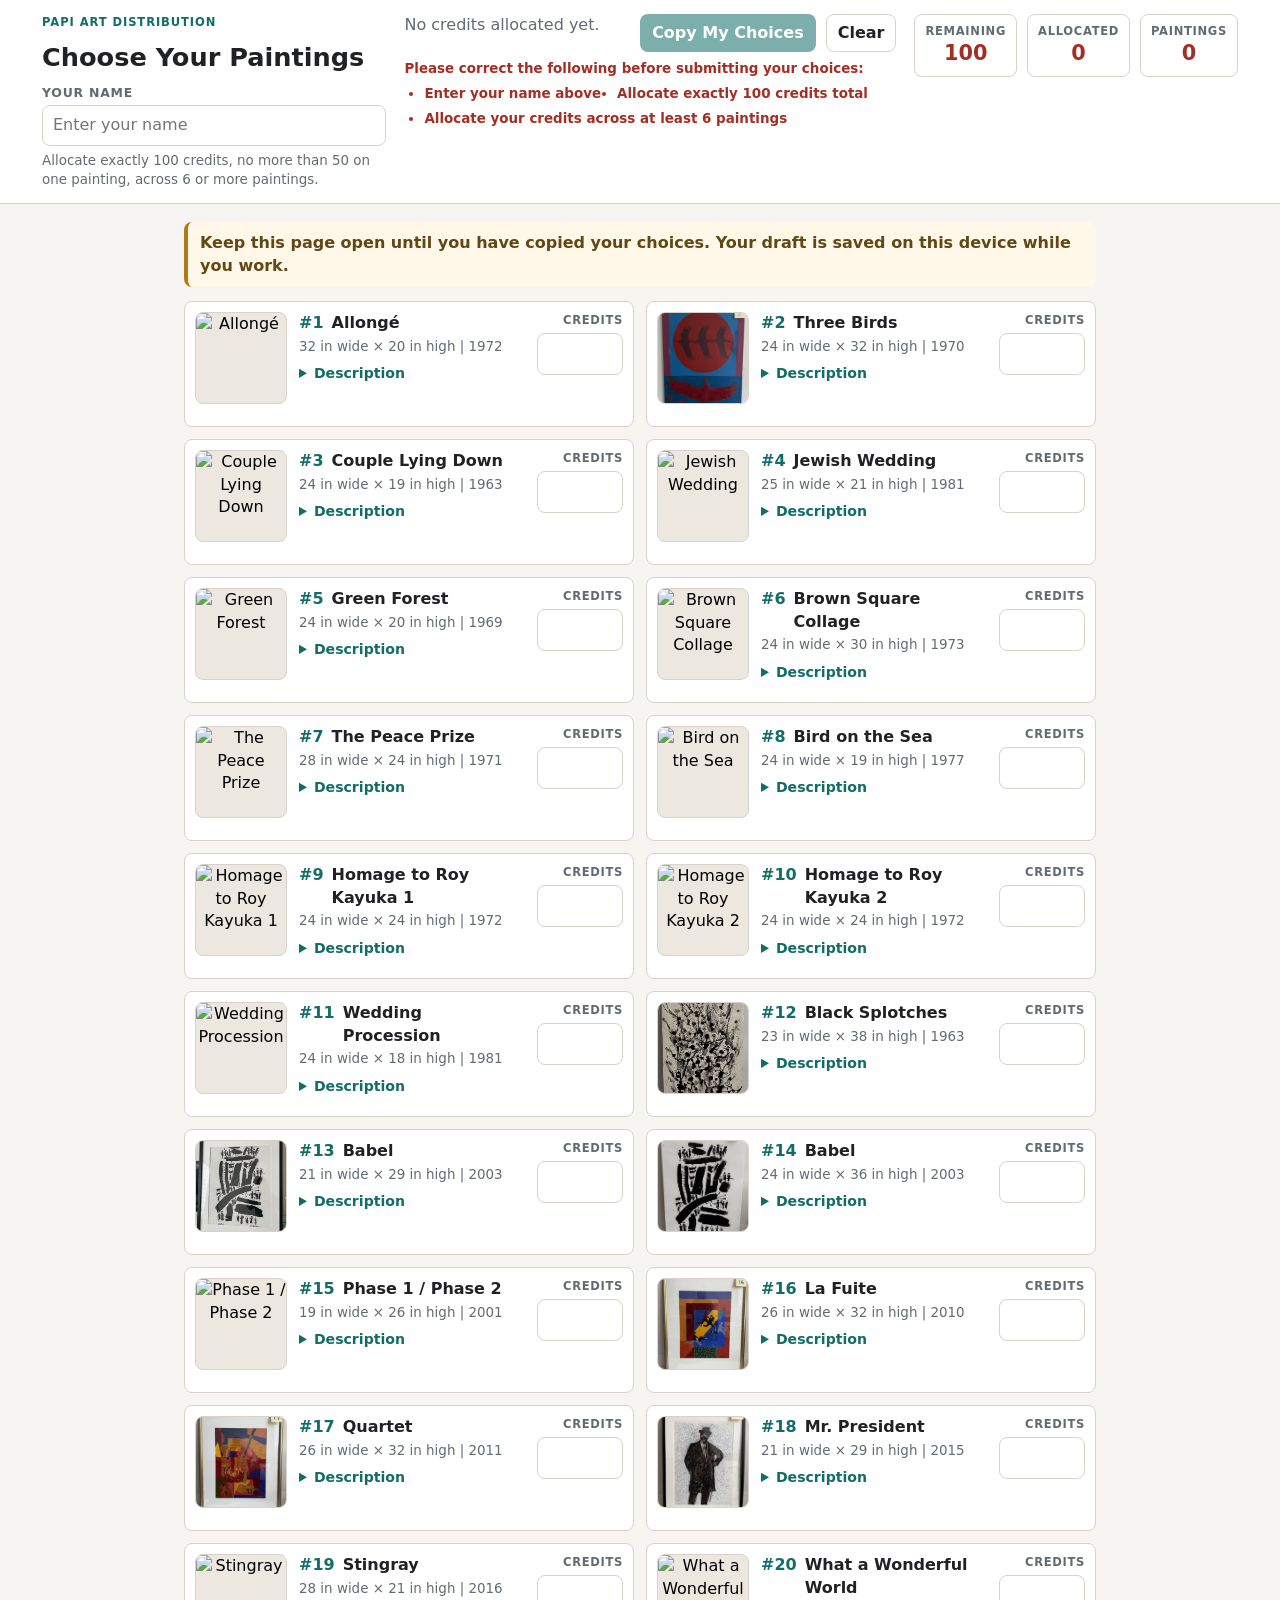
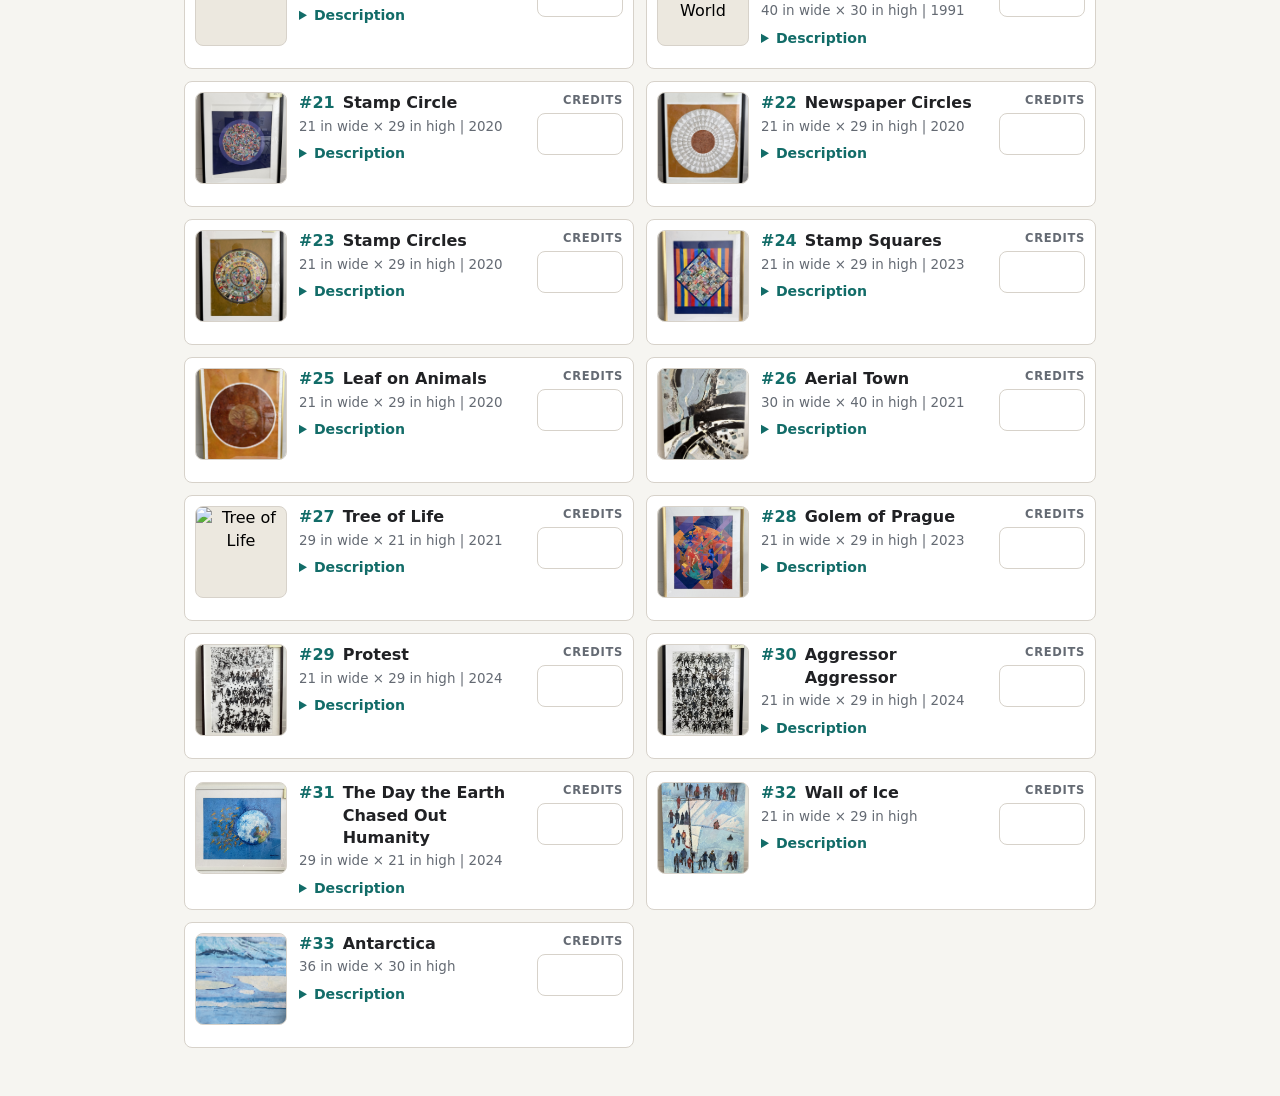
==== allocations.html @ 34ca0abc "Fixed the topbar" ====
<!doctype html>
<html lang="en">
  <head>
    <meta charset="utf-8">
    <meta name="viewport" content="width=device-width, initial-scale=1">
    <title>Choose Paintings | Papi Art Distribution</title>
    <link rel="stylesheet" href="assets/css/styles.css">
    <script type="module" src="assets/js/user.js"></script>
  </head>
  <body>
    <header class="topbar participant-topbar">
      <div class="brand-block">
        <p class="eyebrow">Papi Art Distribution</p>
        <h1>Choose Your Paintings</h1>
        <div class="participant-name-block">
          <label class="field-label" for="participantName">Your name</label>
          <input id="participantName" class="text-input" type="text" autocomplete="name" placeholder="Enter your name">
          <p class="compact-help">Allocate exactly 100 credits, no more than 50 on one painting, across 6 or more paintings.</p>
        </div>
      </div>
      <div id="desktopSummarySlot" class="topbar-summary-slot"></div>
      <div class="credit-panel" aria-live="polite">
        <div>
          <span class="metric-label">Remaining</span>
          <strong id="remainingCredits">100</strong>
        </div>
        <div>
          <span class="metric-label">Allocated</span>
          <strong id="allocatedCredits">0</strong>
        </div>
        <div>
          <span class="metric-label">Paintings</span>
          <strong id="selectedCount">0</strong>
        </div>
      </div>
    </header>

    <main class="page-shell participant-shell">
      <section class="notice-strip" role="note">
        Keep this page open until you have copied your choices. Your draft is saved on this device while you work.
      </section>

      <div id="mobileSummarySlot" class="summary-flow-slot">
        <section id="participantSummary" class="sticky-summary" aria-label="Current selections">
          <div class="selection-strip" id="selectionStrip">
            <span class="muted">No credits allocated yet.</span>
          </div>
          <div class="action-row">
            <button id="copySubmission" class="primary-button" type="button" disabled>Copy My Choices</button>
            <button id="clearBids" class="secondary-button" type="button">Clear</button>
          </div>
          <p id="validationMessage" class="validation-message" role="status"></p>
          <textarea id="submissionOutput" class="submission-output" readonly aria-label="Copied submission data"></textarea>
        </section>
      </div>

      <section id="paintingList" class="painting-list" aria-label="Paintings"></section>
    </main>

    <div id="imageModal" class="image-modal" hidden>
      <div class="modal-toolbar">
        <div>
          <p id="modalTitle" class="modal-title"></p>
          <p id="modalMeta" class="modal-meta"></p>
        </div>
        <div class="modal-actions">
          <button id="zoomOut" class="icon-button" type="button" aria-label="Zoom out">-</button>
          <button id="zoomReset" class="icon-button" type="button" aria-label="Reset zoom">Fit</button>
          <button id="zoomIn" class="icon-button" type="button" aria-label="Zoom in">+</button>
          <button id="closeModal" class="icon-button close-button" type="button" aria-label="Close image">x</button>
        </div>
      </div>
      <div id="modalImageWrap" class="modal-image-wrap">
        <img id="modalImage" alt="">
      </div>
    </div>
  </body>
</html>
---- assets/css/styles.css ----
:root {
  --bg: #f6f5f1;
  --surface: #ffffff;
  --ink: #202124;
  --muted: #646a73;
  --line: #d7d2ca;
  --accent: #126c68;
  --accent-strong: #0d4f4d;
  --rose: #9f3655;
  --gold: #b07a19;
  --danger: #a32f24;
  --shadow: 0 8px 30px rgba(31, 27, 21, 0.09);
  --radius: 8px;
  --participant-topbar-height: 86px;
}

* {
  box-sizing: border-box;
}

html {
  color: var(--ink);
  background: var(--bg);
  font-family: Inter, ui-sans-serif, system-ui, -apple-system, BlinkMacSystemFont, "Segoe UI", sans-serif;
  line-height: 1.4;
}

body {
  margin: 0;
  min-height: 100vh;
}

button,
input,
textarea {
  font: inherit;
}

button {
  cursor: pointer;
}

button:disabled {
  cursor: not-allowed;
  opacity: 0.55;
}

a {
  color: var(--accent);
}

.topbar {
  position: sticky;
  top: 0;
  z-index: 20;
  display: flex;
  align-items: center;
  justify-content: space-between;
  gap: 18px;
  padding: 14px clamp(16px, 4vw, 42px);
  border-bottom: 1px solid var(--line);
  background: rgba(255, 255, 255, 0.95);
  backdrop-filter: blur(10px);
}

.participant-topbar {
  align-items: stretch;
}

.participant-topbar .brand-block {
  display: grid;
  gap: 8px;
  width: min(420px, 100%);
  min-width: 0;
}

.participant-name-block {
  width: min(360px, 100%);
}

.participant-name-block .field-label {
  margin-bottom: 4px;
}

.participant-name-block .text-input {
  min-height: 38px;
}

.participant-name-block .compact-help {
  max-width: 470px;
  margin-top: 6px;
  font-size: 0.84rem;
}

.topbar-summary-slot {
  min-width: 0;
}

.summary-flow-slot {
  margin: 14px 0 18px;
}

.brand-block h1,
.control-panel h2,
.feature-copy h2,
.summary-panel h2 {
  margin: 0;
  letter-spacing: 0;
}

.brand-block h1 {
  font-size: clamp(1.15rem, 2vw, 1.65rem);
}

.eyebrow {
  margin: 0 0 2px;
  color: var(--accent);
  font-size: 0.72rem;
  font-weight: 800;
  letter-spacing: 0.08em;
  text-transform: uppercase;
}

.page-nav {
  display: flex;
  gap: 14px;
  flex-wrap: wrap;
  font-size: 0.92rem;
  font-weight: 700;
}

.page-shell {
  width: min(1180px, 100%);
  margin: 0 auto;
  padding: 18px clamp(14px, 3vw, 34px) 48px;
}

.home-shell {
  width: min(1060px, 100%);
  padding-top: clamp(24px, 5vw, 58px);
}

.intro-section {
  display: grid;
  gap: clamp(22px, 4vw, 42px);
}

.intro-copy {
  max-width: 760px;
}

.intro-copy h2 {
  margin: 0;
  font-size: 4rem;
  line-height: 1.04;
  letter-spacing: 0;
}

.intro-copy p {
  max-width: 690px;
  margin: 16px 0 0;
  color: #3f4246;
  font-size: 1.12rem;
}

.intro-rules {
  display: grid;
  grid-template-columns: repeat(3, minmax(0, 1fr));
  gap: 10px;
  max-width: 660px;
  margin-top: 22px;
}

.intro-rules > div {
  min-height: 82px;
  padding: 12px;
  border: 1px solid var(--line);
  border-radius: var(--radius);
  background: var(--surface);
}

.intro-rules strong {
  display: block;
  margin-top: 4px;
  color: var(--ink);
  font-size: 1.25rem;
}

.intro-action {
  display: inline-flex;
  align-items: center;
  justify-content: center;
  margin-top: 24px;
}

.intro-art-strip {
  display: grid;
  grid-template-columns: repeat(6, minmax(0, 1fr));
  gap: 10px;
}

.intro-art-strip img {
  width: 100%;
  aspect-ratio: 1;
  object-fit: cover;
  border: 1px solid var(--line);
  border-radius: var(--radius);
  background: #ece8df;
}

.participant-shell {
  max-width: 980px;
}

.credit-panel,
.results-progress,
.editor-summary {
  display: flex;
  gap: 10px;
  align-items: center;
}

.credit-panel > div,
.results-progress > div,
.editor-summary > div {
  min-width: 86px;
  padding: 8px 10px;
  border: 1px solid var(--line);
  border-radius: var(--radius);
  background: var(--surface);
  text-align: center;
}

.metric-label {
  display: block;
  color: var(--muted);
  font-size: 0.72rem;
  font-weight: 800;
  letter-spacing: 0.06em;
  text-transform: uppercase;
}

.credit-panel strong,
.results-progress strong,
.winner-panel strong {
  display: block;
  font-size: 1.3rem;
}

.notice-strip {
  margin-bottom: 14px;
  padding: 10px 12px;
  border-left: 4px solid var(--gold);
  border-radius: var(--radius);
  background: #fff8e8;
  color: #614716;
  font-weight: 700;
}

.entry-panel,
.control-panel,
.sticky-summary,
.summary-panel {
  border: 1px solid var(--line);
  border-radius: var(--radius);
  background: var(--surface);
  box-shadow: var(--shadow);
}

.entry-panel,
.sticky-summary,
.control-panel,
.summary-panel {
  padding: 16px;
}

.sticky-summary {
  z-index: 15;
  margin: 0;
}

.summary-flow-slot .sticky-summary {
  margin: 0;
}

.field-label {
  display: block;
  margin-bottom: 6px;
  color: var(--muted);
  font-size: 0.78rem;
  font-weight: 800;
  letter-spacing: 0.06em;
  text-transform: uppercase;
}

.text-input,
.credit-input,
.large-textarea,
.submission-output {
  width: 100%;
  border: 1px solid var(--line);
  border-radius: var(--radius);
  background: #fff;
  color: var(--ink);
}

.text-input,
.credit-input {
  min-height: 42px;
  padding: 8px 10px;
}

.credit-input {
  max-width: 86px;
  text-align: right;
  font-weight: 800;
}

.large-textarea,
.submission-output {
  min-height: 150px;
  padding: 10px;
  resize: vertical;
}

.submission-output {
  display: none;
  min-height: 70px;
  margin-top: 10px;
  font-size: 0.78rem;
}

.compact-help,
.validation-message,
.muted {
  color: var(--muted);
}

.compact-help {
  margin: 8px 0 0;
  font-size: 0.92rem;
}

.validation-message {
  margin: 8px 0 0;
  min-height: 1.25em;
  font-size: 0.92rem;
}

.validation-message.error {
  color: var(--danger);
  font-weight: 700;
}

.validation-message.error span {
  display: block;
  margin-bottom: 4px;
}

.validation-message.error ul {
  margin: 0;
  padding-left: 20px;
}

.validation-message.error li {
  margin: 2px 0;
}

.validation-message.ok {
  color: var(--accent-strong);
  font-weight: 700;
}

.selection-strip {
  display: grid;
  grid-template-columns: 1fr;
  min-height: 36px;
  max-height: 190px;
  gap: 6px;
  align-items: stretch;
  overflow-y: auto;
  padding-right: 4px;
}

.selection-chip {
  display: inline-flex;
  gap: 8px;
  align-items: center;
  justify-content: space-between;
  width: 100%;
  padding: 6px 8px;
  border: 1px solid var(--line);
  border-radius: var(--radius);
  background: #f8fbfa;
  font-size: 0.86rem;
  white-space: normal;
}

.selection-chip span {
  min-width: 0;
  overflow-wrap: anywhere;
}

.selection-chip strong {
  color: var(--accent-strong);
}

.metric-good {
  color: var(--accent-strong);
}

.metric-bad {
  color: var(--danger);
}

.action-row,
.result-actions {
  display: flex;
  gap: 10px;
  align-items: center;
  flex-wrap: wrap;
  margin-top: 12px;
}

.primary-button,
.secondary-button,
.danger-button,
.primary-link,
.icon-button {
  min-height: 40px;
  border: 1px solid transparent;
  border-radius: var(--radius);
  padding: 8px 13px;
  font-weight: 800;
  text-decoration: none;
}

.primary-button,
.primary-link {
  background: var(--accent);
  color: #fff;
}

.primary-button:hover,
.primary-link:hover {
  background: var(--accent-strong);
}

.secondary-button,
.icon-button {
  border-color: var(--line);
  background: #fff;
  color: var(--ink);
}

.danger-button {
  background: var(--danger);
  color: #fff;
}

.icon-button {
  width: 40px;
  padding: 6px;
}

.close-button {
  border-color: #e0b9b3;
  color: var(--danger);
}

.painting-list {
  display: grid;
  grid-template-columns: repeat(2, minmax(0, 1fr));
  gap: 12px;
}

.painting-card {
  display: grid;
  grid-template-columns: 92px minmax(0, 1fr) 96px;
  gap: 12px;
  align-items: start;
  min-height: 126px;
  padding: 10px;
  border: 1px solid var(--line);
  border-radius: var(--radius);
  background: var(--surface);
}

.painting-thumb-button {
  width: 92px;
  height: 92px;
  padding: 0;
  overflow: hidden;
  border: 1px solid var(--line);
  border-radius: var(--radius);
  background: #ece8df;
}

.painting-thumb-button img {
  width: 100%;
  height: 100%;
  object-fit: cover;
  display: block;
}

.painting-title-row {
  display: flex;
  gap: 8px;
  align-items: baseline;
}

.painting-number {
  flex: 0 0 auto;
  color: var(--accent);
  font-weight: 900;
}

.painting-card h2 {
  margin: 0;
  font-size: 1rem;
}

.painting-meta {
  margin: 3px 0 0;
  color: var(--muted);
  font-size: 0.84rem;
}

.painting-card details {
  margin-top: 8px;
  font-size: 0.88rem;
}

.painting-card summary {
  color: var(--accent);
  cursor: pointer;
  font-weight: 800;
}

.bid-block {
  display: flex;
  flex-direction: column;
  gap: 5px;
  align-items: flex-end;
}

.bid-block label {
  color: var(--muted);
  font-size: 0.72rem;
  font-weight: 800;
  letter-spacing: 0.06em;
  text-transform: uppercase;
}

.image-modal {
  position: fixed;
  inset: 0;
  z-index: 100;
  display: grid;
  grid-template-rows: auto minmax(0, 1fr);
  background: rgba(20, 19, 17, 0.95);
  color: #fff;
}

.image-modal[hidden] {
  display: none;
}

.modal-toolbar {
  display: flex;
  justify-content: space-between;
  gap: 16px;
  align-items: center;
  padding: 12px clamp(12px, 3vw, 24px);
  border-bottom: 1px solid rgba(255, 255, 255, 0.18);
}

.modal-title,
.modal-meta {
  margin: 0;
}

.modal-title {
  font-weight: 900;
}

.modal-meta {
  color: rgba(255, 255, 255, 0.72);
  font-size: 0.9rem;
}

.modal-actions {
  display: flex;
  gap: 8px;
  flex-wrap: wrap;
  justify-content: flex-end;
}

.modal-image-wrap {
  overflow: auto;
  display: block;
  padding: 18px;
  text-align: center;
}

.modal-image-wrap img {
  max-width: min(100%, 1500px);
  max-height: 78vh;
  height: auto;
  transition: width 130ms ease;
}

.panel-grid {
  display: grid;
  grid-template-columns: minmax(0, 1.3fr) minmax(280px, 0.7fr);
  gap: 16px;
  margin-bottom: 16px;
}

.control-panel h2 {
  margin-bottom: 10px;
  font-size: 1.2rem;
}

.section-heading-row {
  display: flex;
  justify-content: space-between;
  gap: 12px;
  align-items: center;
  margin-bottom: 12px;
}

.table-wrap {
  overflow-x: auto;
}

.data-table {
  width: 100%;
  border-collapse: collapse;
  min-width: 620px;
}

.data-table th,
.data-table td {
  padding: 9px 10px;
  border-bottom: 1px solid var(--line);
  text-align: left;
  vertical-align: top;
}

.data-table th {
  color: var(--muted);
  font-size: 0.76rem;
  letter-spacing: 0.06em;
  text-transform: uppercase;
}

.row-actions {
  display: flex;
  gap: 8px;
  flex-wrap: wrap;
}

.status-pill {
  display: inline-flex;
  padding: 3px 7px;
  border-radius: var(--radius);
  background: #edf8f6;
  color: var(--accent-strong);
  font-size: 0.8rem;
  font-weight: 800;
}

.status-pill.bad {
  background: #fff1ef;
  color: var(--danger);
}

.message-stack {
  display: grid;
  gap: 6px;
  margin-top: 10px;
}

.message-stack p {
  margin: 0;
  padding: 8px 10px;
  border-radius: var(--radius);
  background: #f7f4ee;
}

.manual-editor {
  margin-top: 16px;
}

.editor-grid {
  display: grid;
  grid-template-columns: repeat(2, minmax(0, 1fr));
  gap: 8px;
  margin-top: 12px;
}

.editor-row {
  display: grid;
  grid-template-columns: minmax(0, 1fr) 82px;
  gap: 8px;
  align-items: center;
  padding: 8px;
  border: 1px solid var(--line);
  border-radius: var(--radius);
}

.editor-row span {
  min-width: 0;
  overflow: hidden;
  text-overflow: ellipsis;
  white-space: nowrap;
}

.results-body {
  background: #efede8;
}

.results-shell {
  width: min(1380px, 100%);
  margin: 0 auto;
  padding: 18px clamp(14px, 3vw, 34px) 48px;
}

.results-stage {
  display: grid;
  gap: 16px;
}

.results-progress {
  justify-content: center;
}

.feature-painting {
  display: grid;
  grid-template-columns: minmax(320px, 1.15fr) minmax(320px, 0.85fr);
  min-height: calc(100vh - 190px);
  gap: 20px;
  align-items: stretch;
}

.feature-image-wrap {
  display: grid;
  place-items: center;
  min-height: 420px;
  border: 1px solid var(--line);
  border-radius: var(--radius);
  background: #1f211f;
  overflow: hidden;
}

.feature-image-wrap img {
  width: 100%;
  height: 100%;
  max-height: calc(100vh - 220px);
  object-fit: contain;
  display: block;
}

.feature-copy {
  display: flex;
  flex-direction: column;
  min-width: 0;
  padding: clamp(16px, 2vw, 26px);
  border: 1px solid var(--line);
  border-radius: var(--radius);
  background: var(--surface);
  box-shadow: var(--shadow);
}

.feature-copy h2 {
  font-size: clamp(2rem, 4vw, 4.2rem);
  line-height: 1.02;
}

.feature-meta {
  margin: 8px 0 0;
  color: var(--muted);
  font-size: 1rem;
  font-weight: 700;
}

.feature-description {
  margin: 16px 0;
  color: #3b3d40;
  font-size: 1rem;
}

.top-bidders {
  margin-top: auto;
  padding-top: 16px;
}

.top-bidders h3 {
  margin: 0 0 8px;
  color: var(--muted);
  font-size: 0.8rem;
  letter-spacing: 0.06em;
  text-transform: uppercase;
}

.top-bidders ol {
  display: grid;
  gap: 8px;
  margin: 0;
  padding-left: 24px;
}

.top-bidders li {
  padding: 7px 9px;
  border: 1px solid var(--line);
  border-radius: var(--radius);
  background: #faf9f6;
  font-weight: 800;
}

.top-bidders span {
  color: var(--muted);
  font-weight: 700;
}

.winner-panel {
  margin-top: 16px;
  padding: 14px 16px;
  border: 2px solid var(--accent);
  border-radius: var(--radius);
  background: #edf8f6;
}

.winner-panel strong {
  margin-top: 2px;
  font-size: clamp(2rem, 5vw, 4rem);
  line-height: 1;
}

.summary-panel {
  position: fixed;
  inset: 88px clamp(12px, 4vw, 52px) 24px;
  z-index: 60;
  overflow: auto;
}

.empty-state {
  width: min(680px, 100%);
  margin: 60px auto;
  text-align: center;
}

@media (min-width: 921px) {
  .summary-flow-slot {
    display: none;
  }

  .participant-topbar {
    display: grid;
    grid-template-columns: minmax(220px, 0.7fr) minmax(0, 1fr) auto;
    align-items: start;
  }

  .participant-topbar .brand-block {
    min-width: 0;
  }

  .participant-topbar .sticky-summary {
    display: grid;
    grid-template-columns: minmax(0, 1fr) auto;
    gap: 8px 10px;
    min-width: 0;
    padding: 0;
    border: 0;
    border-radius: 0;
    background: transparent;
    box-shadow: none;
  }

  .participant-topbar .selection-strip {
    display: flex;
    flex-wrap: wrap;
    align-content: flex-start;
    align-items: flex-start;
    min-height: 38px;
    gap: 6px;
    overflow: visible;
    padding-right: 2px;
  }

  .participant-topbar .selection-chip {
    width: auto;
    max-width: min(250px, 100%);
    min-height: 34px;
    padding: 5px 7px;
  }

  .participant-topbar .selection-chip span {
    overflow: hidden;
    text-overflow: ellipsis;
    white-space: nowrap;
  }

  .participant-topbar .action-row {
    align-self: start;
    flex-wrap: nowrap;
    margin-top: 0;
  }

  .participant-topbar .primary-button,
  .participant-topbar .secondary-button {
    min-height: 38px;
    padding: 7px 11px;
    white-space: nowrap;
  }

  .participant-topbar .validation-message {
    grid-column: 1 / -1;
    margin: 0;
    min-height: 1.1em;
    font-size: 0.84rem;
  }

  .participant-topbar .validation-message.error ul {
    display: flex;
    flex-wrap: wrap;
    gap: 2px 16px;
  }

  .participant-topbar .submission-output {
    grid-column: 1 / -1;
    min-height: 54px;
    margin-top: 0;
  }
}

@media (max-width: 920px) {
  .topbar,
  .participant-topbar {
    align-items: stretch;
    flex-direction: column;
  }

  .credit-panel,
  .results-progress {
    justify-content: space-between;
  }

  .painting-list,
  .panel-grid,
  .feature-painting,
  .editor-grid {
    grid-template-columns: 1fr;
  }

  .feature-painting {
    min-height: auto;
  }

  .feature-copy h2 {
    font-size: 2.2rem;
  }

  .intro-copy h2 {
    font-size: 3rem;
  }
}

@media (max-width: 620px) {
  .page-shell,
  .results-shell {
    padding-left: 10px;
    padding-right: 10px;
  }

  .intro-copy h2 {
    font-size: 2.15rem;
  }

  .intro-rules,
  .intro-art-strip {
    grid-template-columns: repeat(2, minmax(0, 1fr));
  }

  .painting-card {
    grid-template-columns: 76px minmax(0, 1fr) 78px;
    gap: 8px;
    padding: 8px;
  }

  .painting-thumb-button {
    width: 76px;
    height: 76px;
  }

  .painting-card h2 {
    font-size: 0.94rem;
  }

  .credit-input {
    max-width: 74px;
  }

  .credit-panel {
    gap: 6px;
  }

  .credit-panel > div,
  .results-progress > div {
    min-width: 0;
    flex: 1 1 0;
    padding: 7px 6px;
  }

  .feature-image-wrap {
    min-height: 310px;
  }

  .summary-panel {
    inset: 12px;
  }
}
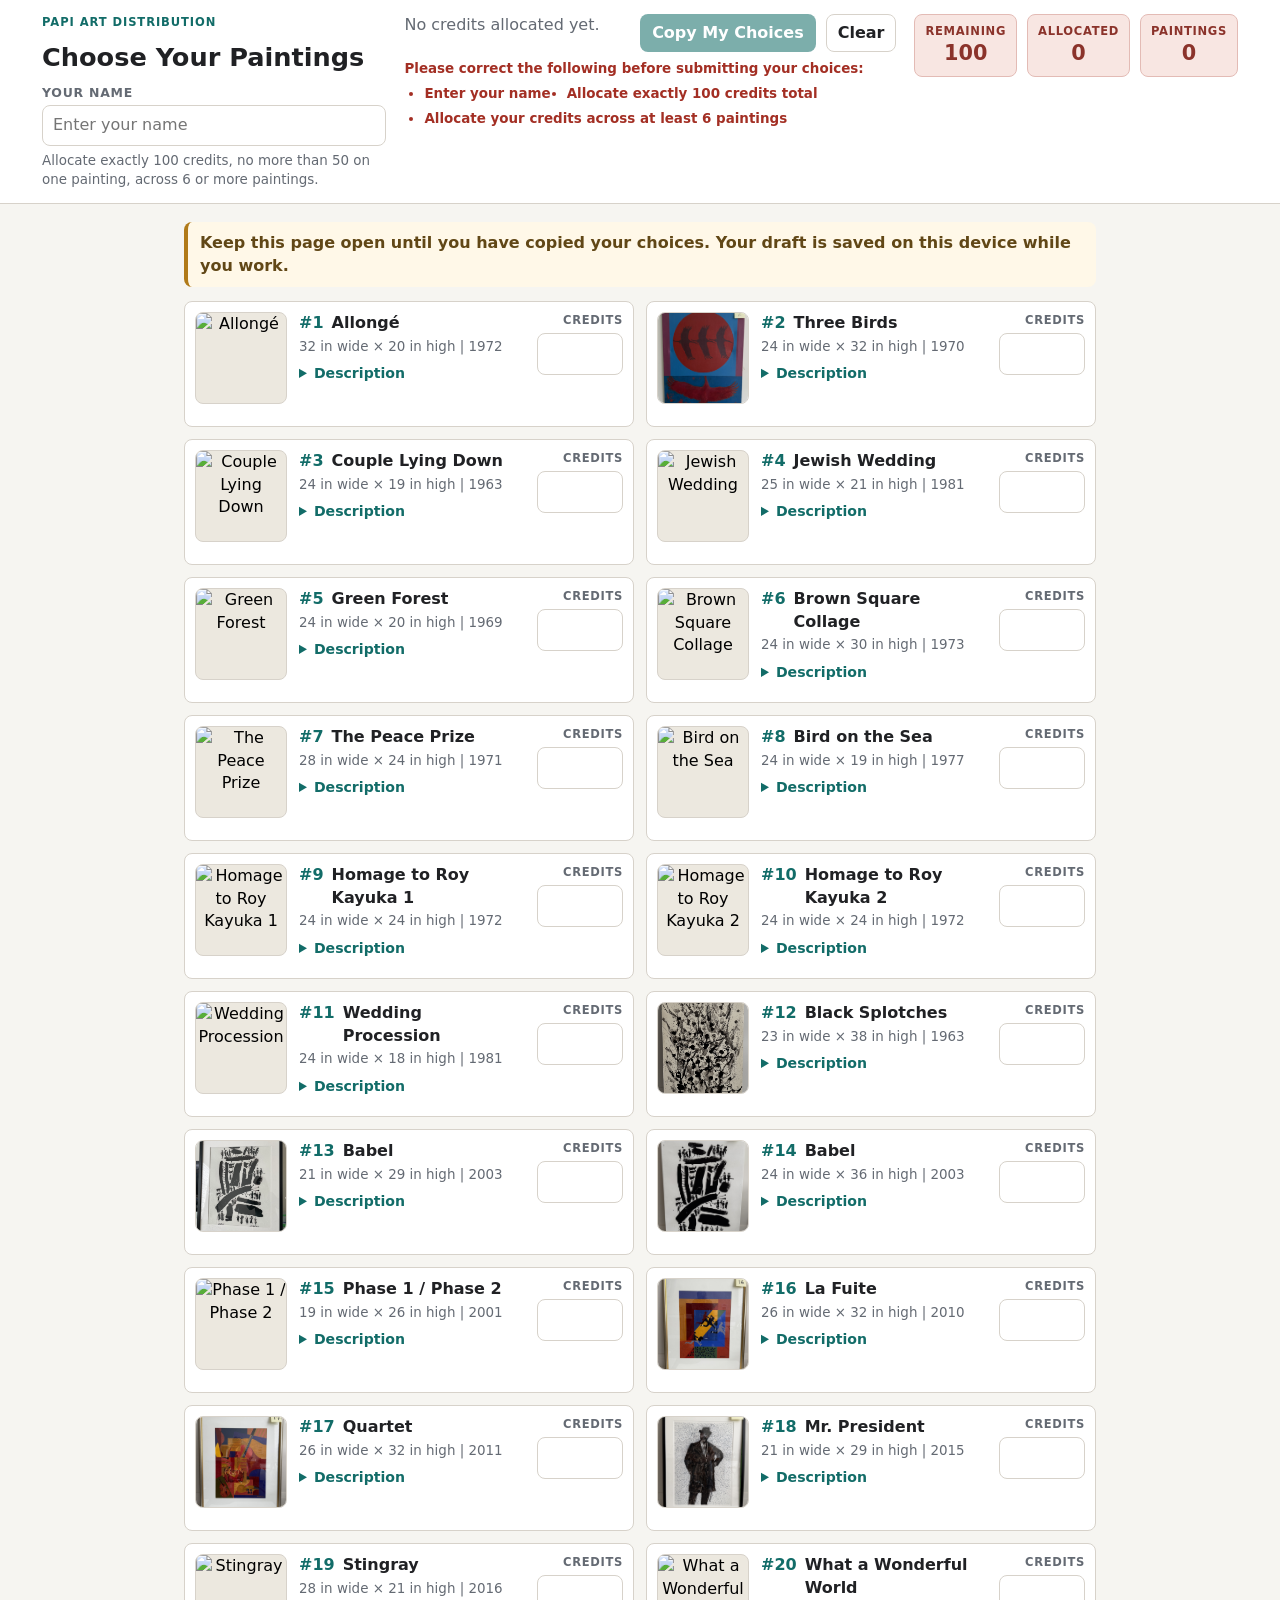
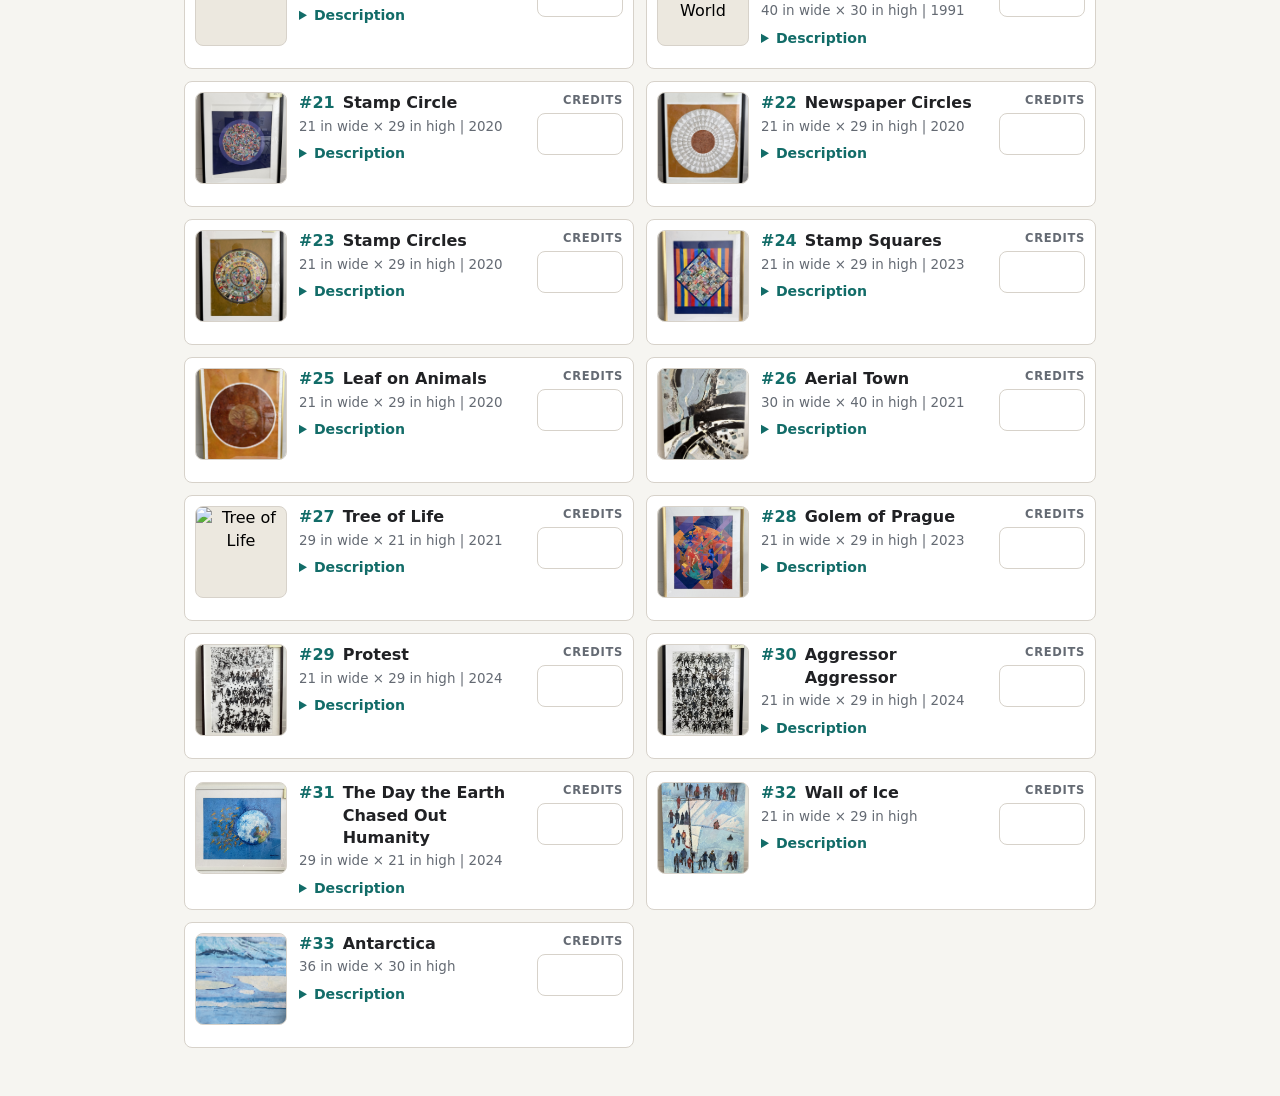
==== commit 25c56e2e: "Made some minor modifications to the information displayed at the top of the allocations page." ====
--- a/allocations.html
+++ b/allocations.html
@@ -12,13 +12,32 @@
       <div class="brand-block">
         <p class="eyebrow">Papi Art Distribution</p>
         <h1>Choose Your Paintings</h1>
-        <div class="participant-name-block">
-          <label class="field-label" for="participantName">Your name</label>
-          <input id="participantName" class="text-input" type="text" autocomplete="name" placeholder="Enter your name">
-          <p class="compact-help">Allocate exactly 100 credits, no more than 50 on one painting, across 6 or more paintings.</p>
+        <div id="desktopNameSlot">
+          <div id="participantNameBlock" class="participant-name-block">
+            <label class="field-label" for="participantName">Your name</label>
+            <input id="participantName" class="text-input" type="text" autocomplete="name" placeholder="Enter your name">
+            <p class="compact-help">Allocate exactly 100 credits, no more than 50 on one painting, across 6 or more paintings.</p>
+          </div>
         </div>
       </div>
-      <div id="desktopSummarySlot" class="topbar-summary-slot"></div>
+      <div id="desktopSummarySlot" class="topbar-summary-slot">
+        <section id="participantSummary" class="sticky-summary" aria-label="Current selections">
+          <section id="participantSelection" class="selection-panel" aria-label="Selected paintings">
+            <div class="selection-strip" id="selectionStrip">
+              <span class="muted">No credits allocated yet.</span>
+            </div>
+          </section>
+          <div id="participantActions" class="participant-actions">
+            <div class="action-row">
+              <button id="copySubmission" class="primary-button" type="button" disabled>Copy My Choices</button>
+              <button id="clearBids" class="secondary-button" type="button">Clear</button>
+            </div>
+            <p id="validationMessage" class="validation-message" role="status"></p>
+            <textarea id="submissionOutput" class="submission-output" readonly aria-label="Copied submission data"></textarea>
+          </div>
+        </section>
+      </div>
+      <div id="mobileActionsSlot" class="mobile-actions-slot"></div>
       <div class="credit-panel" aria-live="polite">
         <div>
           <span class="metric-label">Remaining</span>
@@ -36,23 +55,13 @@
     </header>
 
     <main class="page-shell participant-shell">
+      <div id="mobileNameSlot" class="mobile-name-slot"></div>
+
       <section class="notice-strip" role="note">
         Keep this page open until you have copied your choices. Your draft is saved on this device while you work.
       </section>
 
-      <div id="mobileSummarySlot" class="summary-flow-slot">
-        <section id="participantSummary" class="sticky-summary" aria-label="Current selections">
-          <div class="selection-strip" id="selectionStrip">
-            <span class="muted">No credits allocated yet.</span>
-          </div>
-          <div class="action-row">
-            <button id="copySubmission" class="primary-button" type="button" disabled>Copy My Choices</button>
-            <button id="clearBids" class="secondary-button" type="button">Clear</button>
-          </div>
-          <p id="validationMessage" class="validation-message" role="status"></p>
-          <textarea id="submissionOutput" class="submission-output" readonly aria-label="Copied submission data"></textarea>
-        </section>
-      </div>
+      <div id="mobileSelectionSlot" class="summary-flow-slot"></div>
 
       <section id="paintingList" class="painting-list" aria-label="Paintings"></section>
     </main>
--- a/assets/css/styles.css
+++ b/assets/css/styles.css
@@ -9,6 +9,12 @@
   --rose: #9f3655;
   --gold: #b07a19;
   --danger: #a32f24;
+  --metric-good-bg: #e5f2ea;
+  --metric-good-line: #b5d4c0;
+  --metric-good-ink: #245c43;
+  --metric-bad-bg: #f8e6e2;
+  --metric-bad-line: #e3bbb5;
+  --metric-bad-ink: #8b332b;
   --shadow: 0 8px 30px rgba(31, 27, 21, 0.09);
   --radius: 8px;
   --participant-topbar-height: 86px;
@@ -100,6 +106,11 @@
   margin: 14px 0 18px;
 }
 
+.mobile-name-slot,
+.mobile-actions-slot {
+  display: none;
+}
+
 .brand-block h1,
 .control-panel h2,
 .feature-copy h2,
@@ -405,12 +416,21 @@
   color: var(--accent-strong);
 }
 
-.metric-good {
-  color: var(--accent-strong);
-}
-
-.metric-bad {
-  color: var(--danger);
+.credit-panel > div.metric-good {
+  border-color: var(--metric-good-line);
+  background: var(--metric-good-bg);
+  color: var(--metric-good-ink);
+}
+
+.credit-panel > div.metric-bad {
+  border-color: var(--metric-bad-line);
+  background: var(--metric-bad-bg);
+  color: var(--metric-bad-ink);
+}
+
+.credit-panel > div.metric-good .metric-label,
+.credit-panel > div.metric-bad .metric-label {
+  color: inherit;
 }
 
 .action-row,
@@ -878,6 +898,10 @@
     box-shadow: none;
   }
 
+  .participant-topbar .participant-actions {
+    display: contents;
+  }
+
   .participant-topbar .selection-strip {
     display: flex;
     flex-wrap: wrap;
@@ -947,6 +971,42 @@
     justify-content: space-between;
   }
 
+  .mobile-name-slot,
+  .mobile-actions-slot {
+    display: block;
+  }
+
+  #desktopNameSlot,
+  .topbar-summary-slot {
+    display: none;
+  }
+
+  .mobile-name-slot {
+    margin-bottom: 14px;
+  }
+
+  .mobile-actions-slot .action-row {
+    margin-top: 0;
+  }
+
+  .mobile-actions-slot .validation-message {
+    margin-top: 6px;
+    font-size: 0.84rem;
+  }
+
+  .mobile-actions-slot .submission-output {
+    min-height: 54px;
+    margin-top: 6px;
+  }
+
+  .summary-flow-slot .selection-panel {
+    padding: 16px;
+    border: 1px solid var(--line);
+    border-radius: var(--radius);
+    background: var(--surface);
+    box-shadow: var(--shadow);
+  }
+
   .painting-list,
   .panel-grid,
   .feature-painting,
